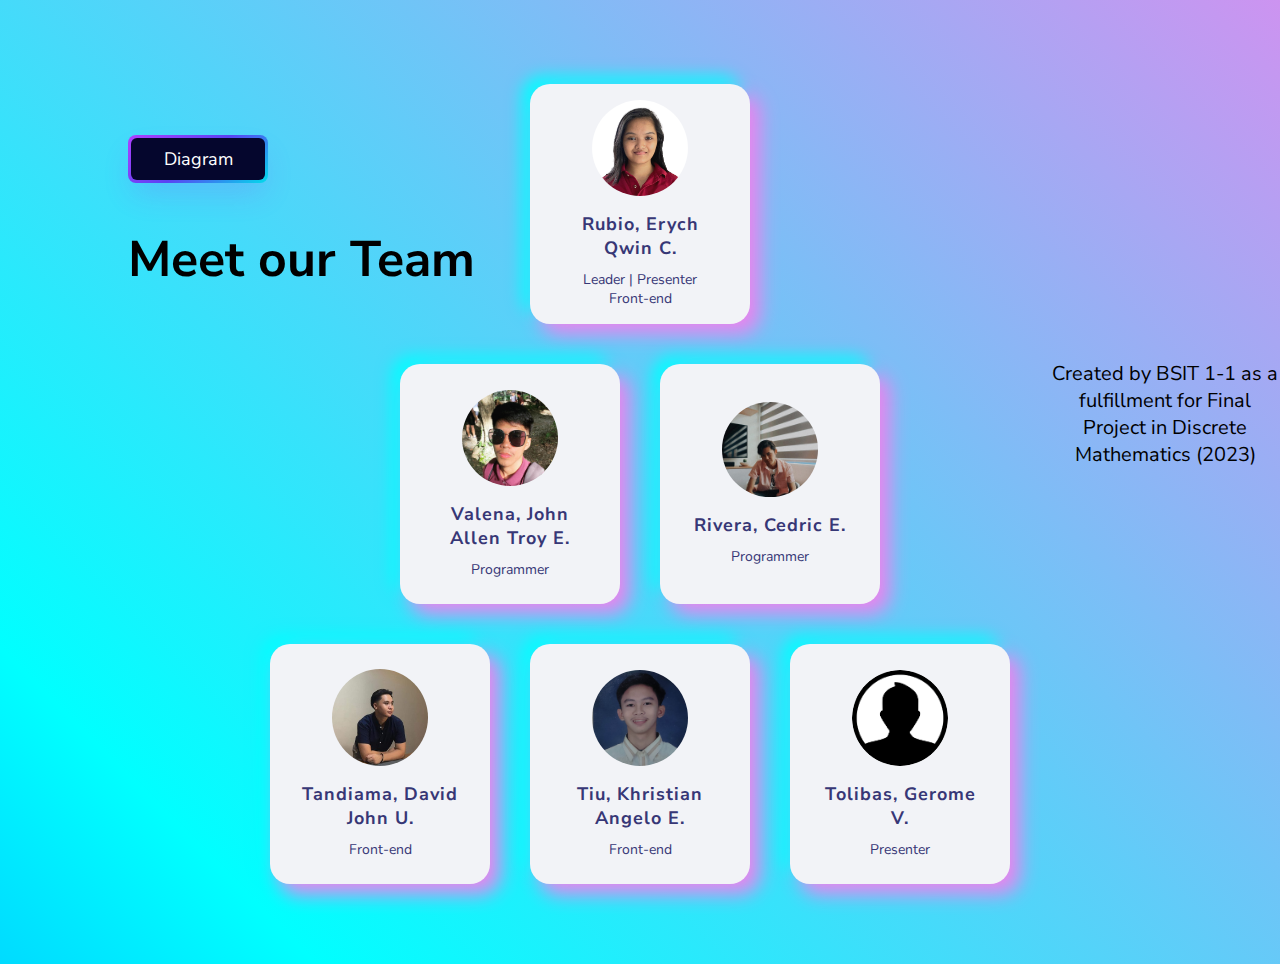
==== members.html @ a94f27fa "update" ====
<!DOCTYPE html>
<html lang="en">
<head>
    <meta charset="UTF-8">
    <meta name="viewport" content="width=device-width, initial-scale=1.0">
    <title>Members Page</title>
    <link rel="stylesheet" href="memberstyles.css">
    <link rel="shortcut icon" href="neutron.png" type="image/x-icon">
    <link rel="stylesheet" href="https://cdnjs.cloudflare.com/ajax/libs/font-awesome/6.4.0/css/all.min.css" integrity="sha512-iecdLmaskl7CVkqkXNQ/ZH/XLlvWZOJyj7Yy7tcenmpD1ypASozpmT/E0iPtmFIB46ZmdtAc9eNBvH0H/ZpiBw==" crossorigin="anonymous" referrerpolicy="no-referrer" />
</head>
<body>
    <div class="texts">
        <h1>Meet our Team</h1>
        <p>Created by BSIT 1-1 as a fulfillment for Final<br>Project in Discrete Mathematics (2023)</p>
        <!-- <span><a class="button" href="index.html">Diagram</a></span> -->

        <button onclick="window.location.href='index.html'">
            <span class="text"><i class="fa-solid fa-arrow-left"></i> Diagram</span>
          </button>
    </div>
    <div class="box">
        <div class="container">
            <div class="card">
                <div class="content">
                    <img class="member-img" src="erych.jpg" alt="">

                    <div class="content-box">
                        <h4>Rubio, Erych Qwin C.</h4>
                        <h5>Leader | Presenter
                            <br>Front-end </h5>
                    </div>
                </div>
            </div>
        </div>
        <div class="container1">
            <div class="card">
                <div class="content">
                    <img class="member-img" src="allen.jpg" alt="">

                    <div class="content-box">
                        <h4>Valena, John Allen Troy E.</h4>
                        <h5>Programmer</h5>
                    </div>
                </div>
            </div>
            <div class="card">
                <div class="content">
                    <img class="member-img" src="cedric.jpg" alt="">

                    <div class="content-box">
                        <h4>Rivera, Cedric E.</h4>
                        <h5>Programmer</h5>
                    </div>
                </div>
            </div>
        </div>
        <div class="container2">
            <div class="card">
                <div class="content">
                    <img class="member-img" src="david.jpg" alt="">

                    <div class="content-box">
                        <h4>Tandiama, David John U.</h4>
                        <h5>Front-end</h5>
                    </div>
                </div>
            </div>
            <div class="card">
                <div class="content">
                    <img class="member-img" src="khristian.jpg" alt="">

                    <div class="content-box">
                        <h4>Tiu, Khristian Angelo E.</h4>
                        <h5>Front-end</h5>
                    </div>
                </div>
            </div>
            <div class="card">
                <div class="content">
                    <img class="member-img" src="gerome.png" alt="">

                    <div class="content-box">
                        <h4>Tolibas, Gerome V.</h4>
                        <h5>Presenter</h5>
                    </div>
                </div>
            </div>
        </div>
    </div>
</body>
</html>
---- memberstyles.css ----
@import url('https://fonts.googleapis.com/css2?family=Nunito+Sans:wght@200;300;400;500;600;700;800&family=Poppins:wght@200;300;400;500;600;700;800&display=swap');

* {
    margin: 0;
    padding: 0;
    box-sizing: border-box;
    font-family: 'Nunito Sans', sans-serif;
}

body {  
    justify-content: center;
    align-items: center;
    min-height: 100vh;
    width: 100%;
    background: linear-gradient(45deg ,blue, cyan, violet, purple);
    background-size: 300% 300%;
    animation: color 12s ease-in-out infinite;
}

@keyframes color{
    0%{
        background-position: 0 50%;
    }
    50%{
        background-position: 100% 50%;
    }
    100%{
        background-position: 0 50%;
    }
}

   /* text a:active,
   button:hover {
    outline: 0;
   }
   
   .texts a:hover {
    background-color: rgb(5, 6, 45);
    padding: 16px 24px;
    border-radius: 6px; */
    /* width: 100%; */
    /* height: 100%; */
    /* transition: 300ms;
   }
   
   .texts a:hover {
    background: none;
   }
   
   .texts a:active {
    transform: scale(0.9);
   }

   .button-container {
    display: flex;
    gap: 1rem;
    margin-bottom: 2rem;
    margin-top: 2rem;
    justify-content:center;
} */

button {
    align-items: center;
    background-image: linear-gradient(144deg,#AF40FF, #5B42F3 50%,#00DDEB);
    border: 0;
    border-radius: 8px;
    box-shadow: rgba(151, 65, 252, 0.2) 0 15px 30px -5px;
    box-sizing: border-box;
    color: #FFFFFF;
    display: flex;
    font-family: 'Nunito Sans', sans-serif;
    font-size: 18px;
    justify-content: center;
    line-height: 1em;
    max-width: 100%;
    min-width: 140px;
    padding: 3px;
    text-decoration: none;
    user-select: none;
    -webkit-user-select: none;
    touch-action: manipulation;
    white-space: nowrap;
    cursor: pointer;
    transition: all .3s;

    position: absolute;
    left: 10%;
    top: 15%;
}
   
   button:active,
   button:hover {
    outline: 0;
   }
   
   button span {
    background-color: rgb(5, 6, 45);
    padding: 12px 20px;
    border-radius: 6px;
    width: 100%;
    height: 100%;
    transition: 300ms;
   }
   
   button:hover span {
    background: none;
   }
   
   button:active {
    transform: scale(0.9);
   }
.box {
    margin: 4rem;
}

.container {
    display: flex;
    justify-content: center;
    align-items: flex-start;
    flex-wrap: wrap;
}

.texts h1{
    position: absolute;
    top: 25%;
    left: 10%;
    float: left;
    font-size: 50px;
}

.texts p {
    position: absolute;
    bottom: 5%;
    top: 40%;
    padding-left: 1050px;
    font-size: 20px;
    text-align: center;
}

.texts a {
    position: absolute;
    top:15%;
    left: 10%;
    font-size: 30px;  
    color: #191938; 
    cursor: pointer;
    align-items: center;
    background-image: linear-gradient(144deg,#AF40FF, #5B42F3 50%,#00DDEB);
    border: 0;
    border-radius: 8px;
    box-shadow: rgba(151, 65, 252, 0.2) 0 15px 30px -5px;
    box-sizing: border-box;
    color: #FFFFFF;
    display: flex;
    font-family: 'Nunito Sans', sans-serif;
    justify-content: center;
    line-height: 1em;
    max-width: 100%;
    min-width: 140px;
    padding: 3px;
    touch-action: manipulation;
    white-space: nowrap;
    cursor: pointer;
    transition: all .3s;
}

.container .card {
    width: 220px;
    height: 240px;
    padding: 60px 30px;
    margin: 20px;
    background: #f2f3f7;
    box-shadow: 0.6em 0.6em 1.2em violet, -0.5em -0.5em 1em cyan;
    border-radius: 20px;
}

.container .card .content {
    display: flex;
    justify-content: center;
    align-items: center;
    flex-direction: column;
    height: 100%;
}

.container .card .content .image-box {
    width: 180px;
    height: 180px;
    border-radius: 50%;
    position: relative;
    margin-bottom: 20px;
    overflow: hidden;
}

.container .card .content .image-box img {
    position: absolute;
    top: 0;
    left: 0;
    width: 100%;
    height: 100%;
    object-fit: cover;
}

.container .card .content .content-box h4 {
    color: #373776;
    font-size: 18px;
    font-weight: bold;
    text-align: center;
    letter-spacing: 1px;
    margin-bottom: 10px;
}

.content-box h5 {
    color: #373776;
    font-size: 14px;
    font-weight: 400;
    text-align: center;
    margin-bottom: 0;
    /* font-style: italic; */
}

.container1 {
    display: flex;
    justify-content: center;
    align-items: flex-start;
    flex-wrap: wrap;
}

.container1 .card {
    width: 220px;
    height: 240px;
    padding: 60px 30px;
    margin: 20px;
    background: #f2f3f7;
    box-shadow: 0.6em 0.6em 1.2em violet, -0.5em -0.5em 1em cyan;
    border-radius: 20px;
}

.container1 .card .content {
    display: flex;
    justify-content: center;
    align-items: center;
    flex-direction: column;
    height: 100%;
}

.container1 .card .content .image-box {
    width: 180px;
    height: 180px;
    border-radius: 50%;
    position: relative;
    /* margin-bottom: 20px; */
    overflow: hidden;
}

.container1 .card .content .image-box img {
    position: absolute;
    top: 0;
    left: 0;
    width: 100%;
    height: 100%;
    object-fit: cover;
}

.container1 .card .content .content-box h4 {
    color: #373776;
    font-size: 18px;
    font-weight: bold;
    text-align: center;
    letter-spacing: 1px;
    margin-bottom: 10px;
}

.container2 {
    display: flex;
    justify-content: center;
    align-items: flex-start;
    flex-wrap: wrap;
}

.container2 .card {
    width: 220px;
    height: 240px;  
    padding: 60px 30px;
    margin: 20px;
    background: #f2f3f7;
    box-shadow: 0.6em 0.6em 1.2em violet, -0.5em -0.5em 1em cyan;
    border-radius: 20px;
}

.container2 .card .content {
    display: flex;
    justify-content: center;
    align-items: center;
    flex-direction: column;
    height: 100%;
}

.member-img {
    width: 6rem;
    height: auto;
    border-radius: 50%;
    margin-bottom: 1rem;
}

.container2 .card .content .content-box h4 {
    color: #373776;
    font-size: 18px;
    font-weight: bold;
    text-align: center;
    letter-spacing: 1px;
    margin-bottom: 10px;
}

footer {
    text-align: center;
    background-color: #191938;
    padding: 2rem;
    color: white;
}
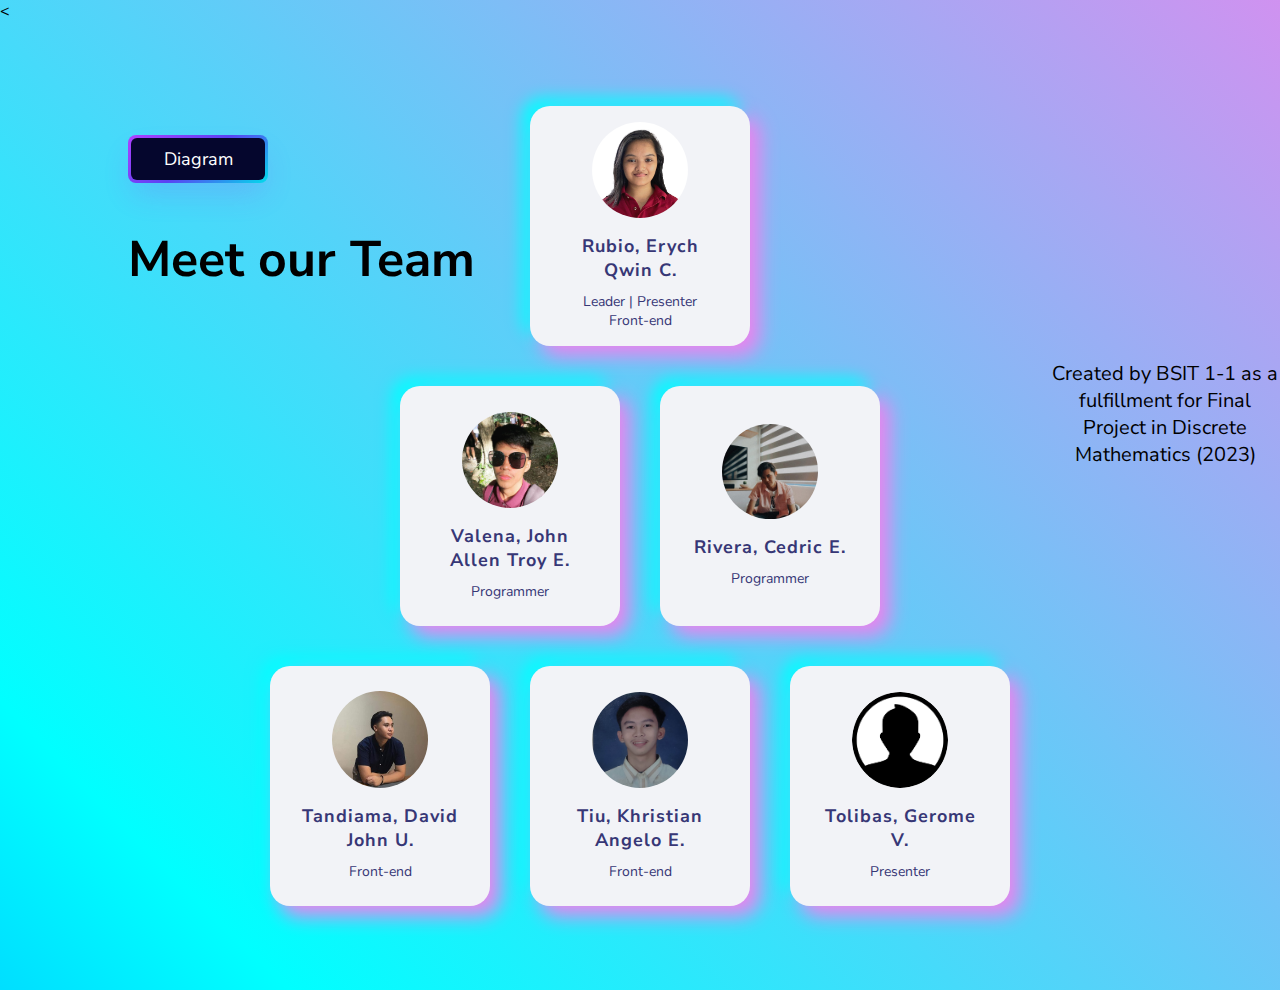
==== commit ed1a6329: "new" ====
--- a/members.html
+++ b/members.html
@@ -5,7 +5,7 @@
     <meta name="viewport" content="width=device-width, initial-scale=1.0">
     <title>Members Page</title>
     <link rel="stylesheet" href="memberstyles.css">
-    <link rel="shortcut icon" href="neutron.png" type="image/x-icon">
+    <<link rel="shortcut icon" href="logo.png" type="image/x-icon">
     <link rel="stylesheet" href="https://cdnjs.cloudflare.com/ajax/libs/font-awesome/6.4.0/css/all.min.css" integrity="sha512-iecdLmaskl7CVkqkXNQ/ZH/XLlvWZOJyj7Yy7tcenmpD1ypASozpmT/E0iPtmFIB46ZmdtAc9eNBvH0H/ZpiBw==" crossorigin="anonymous" referrerpolicy="no-referrer" />
 </head>
 <body>
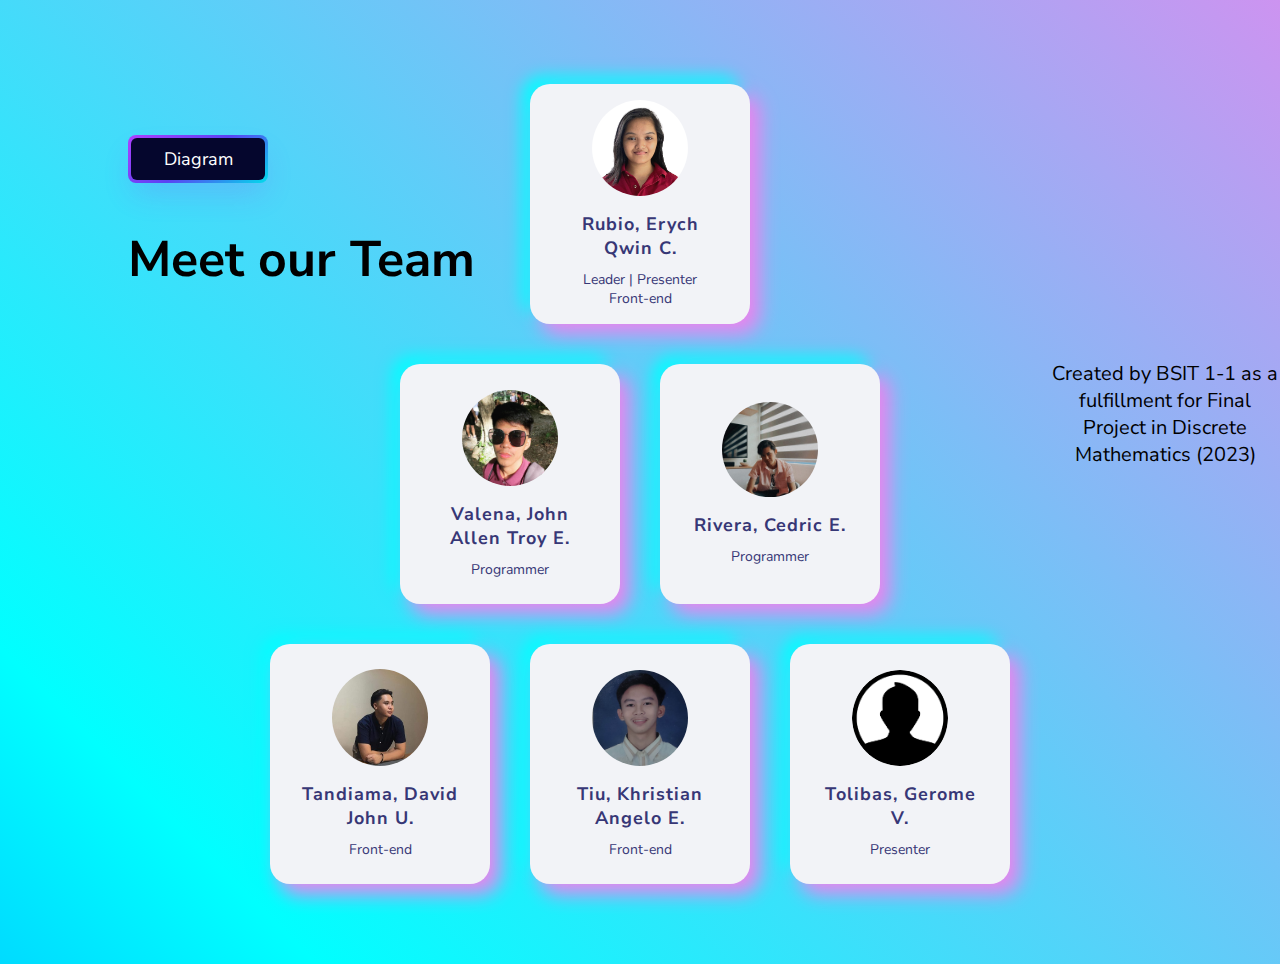
==== commit eb6c1c0f: "Update members.html" ====
--- a/members.html
+++ b/members.html
@@ -5,7 +5,7 @@
     <meta name="viewport" content="width=device-width, initial-scale=1.0">
     <title>Members Page</title>
     <link rel="stylesheet" href="memberstyles.css">
-    <<link rel="shortcut icon" href="logo.png" type="image/x-icon">
+    <link rel="shortcut icon" href="logo.png" type="image/x-icon">
     <link rel="stylesheet" href="https://cdnjs.cloudflare.com/ajax/libs/font-awesome/6.4.0/css/all.min.css" integrity="sha512-iecdLmaskl7CVkqkXNQ/ZH/XLlvWZOJyj7Yy7tcenmpD1ypASozpmT/E0iPtmFIB46ZmdtAc9eNBvH0H/ZpiBw==" crossorigin="anonymous" referrerpolicy="no-referrer" />
 </head>
 <body>
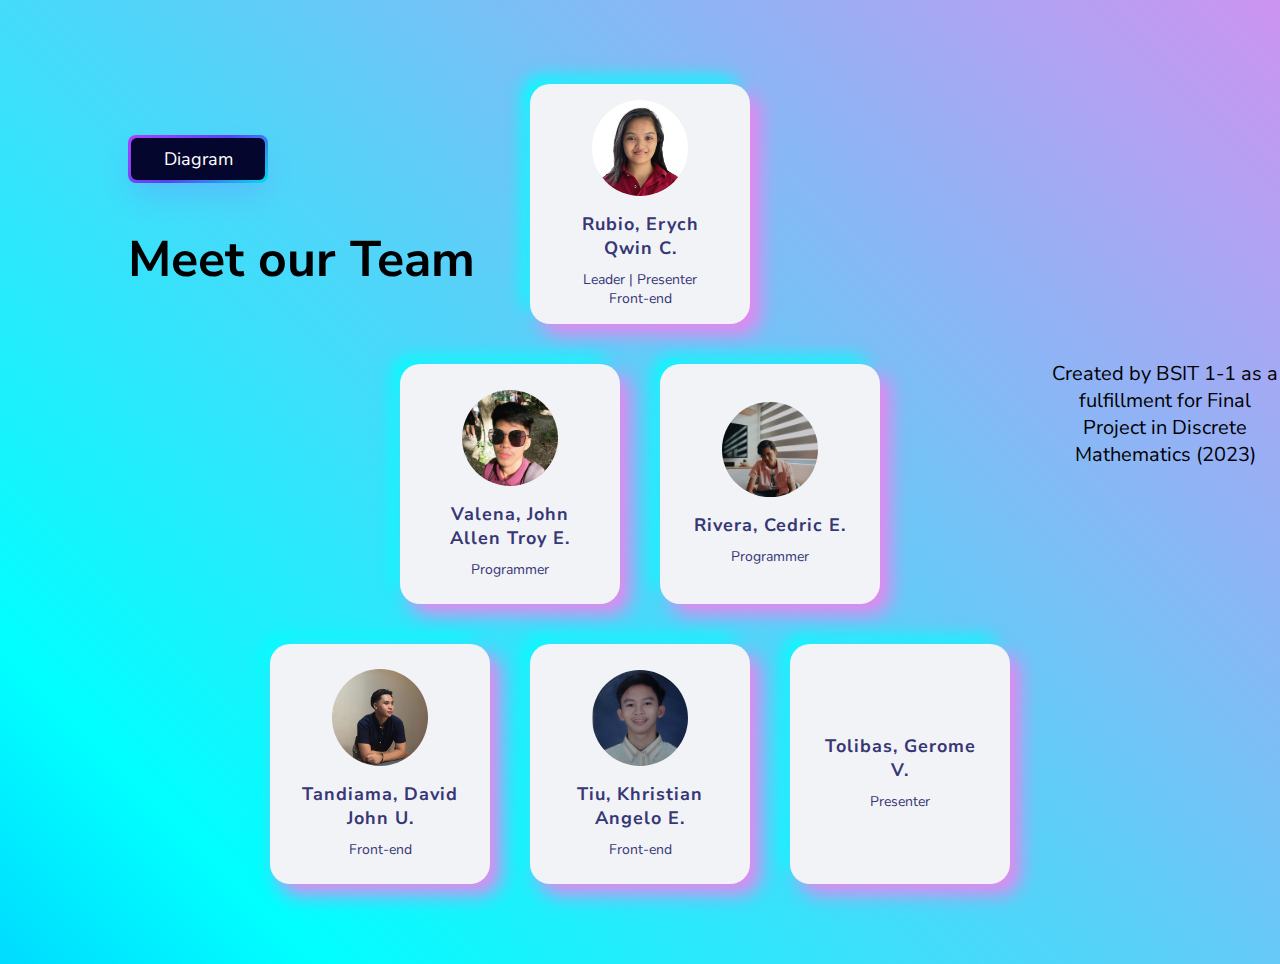
==== commit c0de05d2: "Update members.html" ====
--- a/members.html
+++ b/members.html
@@ -22,7 +22,7 @@
         <div class="container">
             <div class="card">
                 <div class="content">
-                    <img class="member-img" src="erych.jpg" alt="">
+                    <img class="member-img" src="imgs/erych.jpg" alt="">
 
                     <div class="content-box">
                         <h4>Rubio, Erych Qwin C.</h4>
@@ -35,7 +35,7 @@
         <div class="container1">
             <div class="card">
                 <div class="content">
-                    <img class="member-img" src="allen.jpg" alt="">
+                    <img class="member-img" src="imgs/allen.jpg" alt="">
 
                     <div class="content-box">
                         <h4>Valena, John Allen Troy E.</h4>
@@ -45,7 +45,7 @@
             </div>
             <div class="card">
                 <div class="content">
-                    <img class="member-img" src="cedric.jpg" alt="">
+                    <img class="member-img" src="imgs/cedric.jpg" alt="">
 
                     <div class="content-box">
                         <h4>Rivera, Cedric E.</h4>
@@ -57,7 +57,7 @@
         <div class="container2">
             <div class="card">
                 <div class="content">
-                    <img class="member-img" src="david.jpg" alt="">
+                    <img class="member-img" src="imgs/david.jpg" alt="">
 
                     <div class="content-box">
                         <h4>Tandiama, David John U.</h4>
@@ -67,7 +67,7 @@
             </div>
             <div class="card">
                 <div class="content">
-                    <img class="member-img" src="khristian.jpg" alt="">
+                    <img class="member-img" src="imgs/khristian.jpg" alt="">
 
                     <div class="content-box">
                         <h4>Tiu, Khristian Angelo E.</h4>
@@ -77,7 +77,7 @@
             </div>
             <div class="card">
                 <div class="content">
-                    <img class="member-img" src="gerome.png" alt="">
+                    <img class="member-img" src="imgs/gerome.png" alt="">
 
                     <div class="content-box">
                         <h4>Tolibas, Gerome V.</h4>
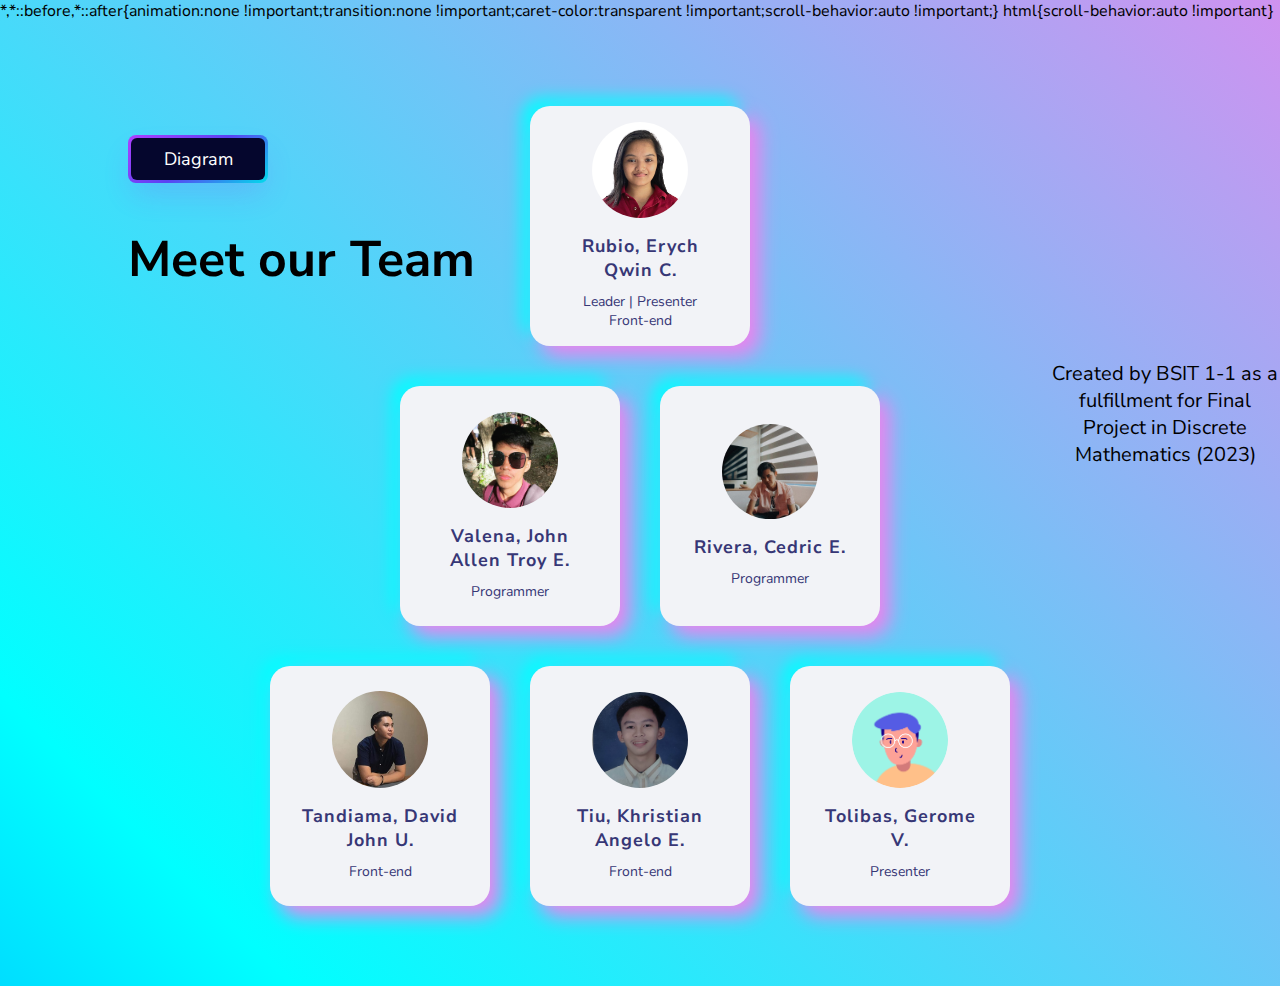
==== commit b5bc09dd: "update" ====
--- a/members.html
+++ b/members.html
@@ -3,17 +3,14 @@
 <head>
     <meta charset="UTF-8">
     <meta name="viewport" content="width=device-width, initial-scale=1.0">
-    <title>Members Page</title>
     <link rel="stylesheet" href="memberstyles.css">
-    <link rel="shortcut icon" href="logo.png" type="image/x-icon">
+    <link rel="shortcut icon" href="imgs/logo.png" type="image/x-icon">
     <link rel="stylesheet" href="https://cdnjs.cloudflare.com/ajax/libs/font-awesome/6.4.0/css/all.min.css" integrity="sha512-iecdLmaskl7CVkqkXNQ/ZH/XLlvWZOJyj7Yy7tcenmpD1ypASozpmT/E0iPtmFIB46ZmdtAc9eNBvH0H/ZpiBw==" crossorigin="anonymous" referrerpolicy="no-referrer" />
 </head>
 <body>
     <div class="texts">
         <h1>Meet our Team</h1>
         <p>Created by BSIT 1-1 as a fulfillment for Final<br>Project in Discrete Mathematics (2023)</p>
-        <!-- <span><a class="button" href="index.html">Diagram</a></span> -->
-
         <button onclick="window.location.href='index.html'">
             <span class="text"><i class="fa-solid fa-arrow-left"></i> Diagram</span>
           </button>
--- a/memberstyles.css
+++ b/memberstyles.css
@@ -5,6 +5,7 @@
     padding: 0;
     box-sizing: border-box;
     font-family: 'Nunito Sans', sans-serif;
+    display: block;
 }
 
 body {  
@@ -125,8 +126,7 @@
     top: 25%;
     left: 10%;
     float: left;
-    font-size: 50px;
-}
+    font-size: 50px;}
 
 .texts p {
     position: absolute;
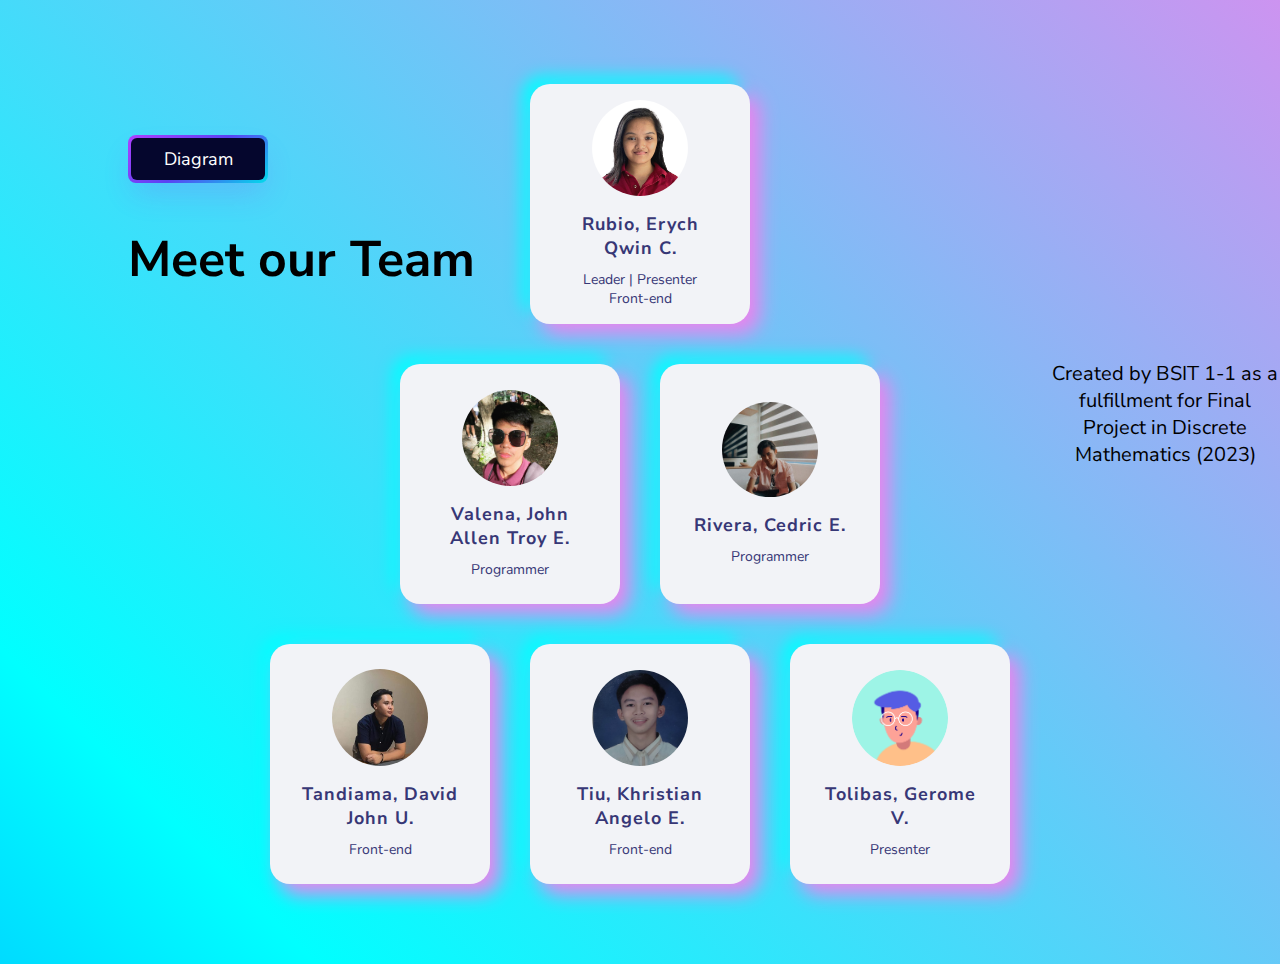
==== commit 197e3e53: "updated" ====
--- a/members.html
+++ b/members.html
@@ -3,14 +3,17 @@
 <head>
     <meta charset="UTF-8">
     <meta name="viewport" content="width=device-width, initial-scale=1.0">
+    <title>Members Page</title>
     <link rel="stylesheet" href="memberstyles.css">
-    <link rel="shortcut icon" href="imgs/logo.png" type="image/x-icon">
+    <link rel="shortcut icon" href="logo.png" type="image/x-icon">
     <link rel="stylesheet" href="https://cdnjs.cloudflare.com/ajax/libs/font-awesome/6.4.0/css/all.min.css" integrity="sha512-iecdLmaskl7CVkqkXNQ/ZH/XLlvWZOJyj7Yy7tcenmpD1ypASozpmT/E0iPtmFIB46ZmdtAc9eNBvH0H/ZpiBw==" crossorigin="anonymous" referrerpolicy="no-referrer" />
 </head>
 <body>
     <div class="texts">
         <h1>Meet our Team</h1>
         <p>Created by BSIT 1-1 as a fulfillment for Final<br>Project in Discrete Mathematics (2023)</p>
+        <!-- <span><a class="button" href="index.html">Diagram</a></span> -->
+
         <button onclick="window.location.href='index.html'">
             <span class="text"><i class="fa-solid fa-arrow-left"></i> Diagram</span>
           </button>
--- a/memberstyles.css
+++ b/memberstyles.css
@@ -5,7 +5,6 @@
     padding: 0;
     box-sizing: border-box;
     font-family: 'Nunito Sans', sans-serif;
-    display: block;
 }
 
 body {  
@@ -126,7 +125,8 @@
     top: 25%;
     left: 10%;
     float: left;
-    font-size: 50px;}
+    font-size: 50px;
+}
 
 .texts p {
     position: absolute;
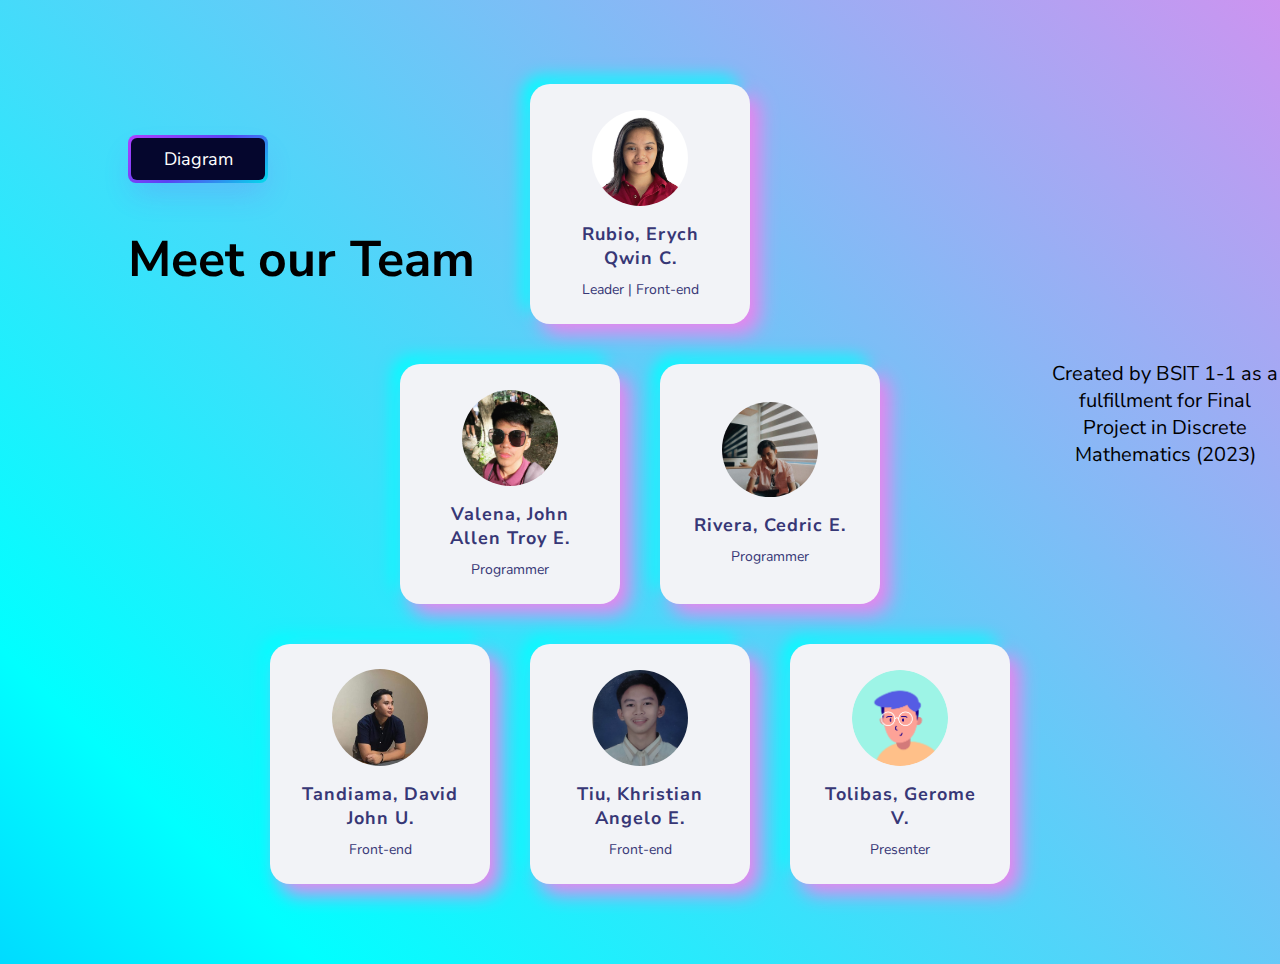
==== commit 77875a44: "Update members.html" ====
--- a/members.html
+++ b/members.html
@@ -5,7 +5,7 @@
     <meta name="viewport" content="width=device-width, initial-scale=1.0">
     <title>Members Page</title>
     <link rel="stylesheet" href="memberstyles.css">
-    <link rel="shortcut icon" href="logo.png" type="image/x-icon">
+    <link rel="shortcut icon" href="imgs/logo.png" type="image/x-icon">
     <link rel="stylesheet" href="https://cdnjs.cloudflare.com/ajax/libs/font-awesome/6.4.0/css/all.min.css" integrity="sha512-iecdLmaskl7CVkqkXNQ/ZH/XLlvWZOJyj7Yy7tcenmpD1ypASozpmT/E0iPtmFIB46ZmdtAc9eNBvH0H/ZpiBw==" crossorigin="anonymous" referrerpolicy="no-referrer" />
 </head>
 <body>
@@ -26,8 +26,7 @@
 
                     <div class="content-box">
                         <h4>Rubio, Erych Qwin C.</h4>
-                        <h5>Leader | Presenter
-                            <br>Front-end </h5>
+                        <h5>Leader | Front-end </h5>
                     </div>
                 </div>
             </div>
